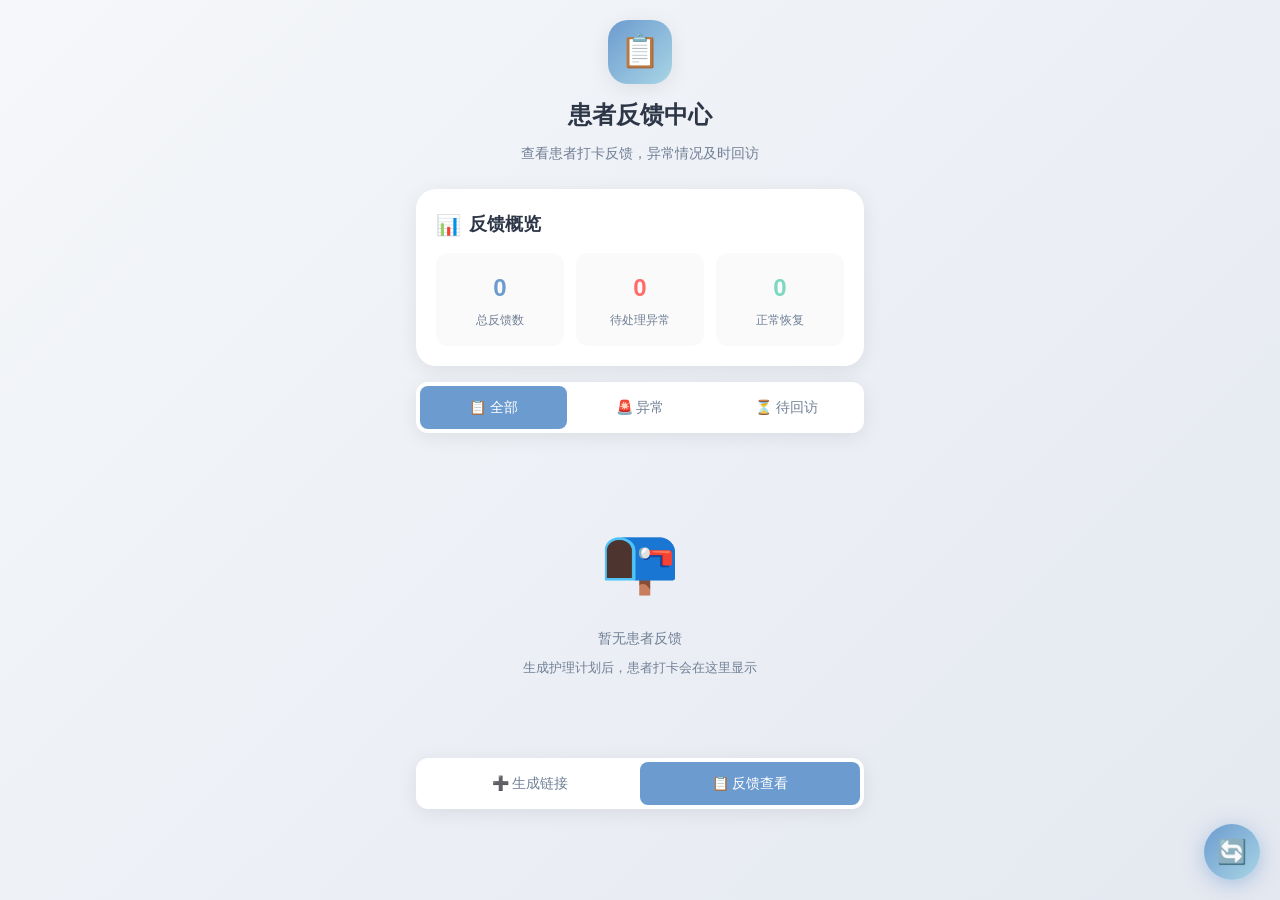
==== feedback.html @ 10aa81cf "第1轮评测 - 开发一个带趣味打卡感的纯前端术后护理提醒页，面向年轻正畸、拔牙和洁牙后患者，让诊所把回访从生硬电话。" ====
<!DOCTYPE html>
<html lang="zh-CN">
<head>
    <meta charset="UTF-8">
    <meta name="viewport" content="width=device-width, initial-scale=1.0">
    <title>患者反馈查看 - 诊所端</title>
    <link rel="stylesheet" href="css/style.css">
</head>
<body>
    <div class="container">
        <div class="header">
            <div class="logo">📋</div>
            <h1>患者反馈中心</h1>
            <p class="subtitle">查看患者打卡反馈，异常情况及时回访</p>
        </div>

        <div class="card">
            <div class="card-title">
                <span class="icon">📊</span>
                反馈概览
            </div>
            <div style="display: grid; grid-template-columns: repeat(3, 1fr); gap: 12px; text-align: center;">
                <div style="background: var(--bg); border-radius: 12px; padding: 16px;">
                    <div style="font-size: 24px; font-weight: 700; color: var(--primary);" id="totalCount">0</div>
                    <div style="font-size: 12px; color: var(--text-light); margin-top: 4px;">总反馈数</div>
                </div>
                <div style="background: var(--bg); border-radius: 12px; padding: 16px;">
                    <div style="font-size: 24px; font-weight: 700; color: var(--danger);" id="abnormalCount">0</div>
                    <div style="font-size: 12px; color: var(--text-light); margin-top: 4px;">待处理异常</div>
                </div>
                <div style="background: var(--bg); border-radius: 12px; padding: 16px;">
                    <div style="font-size: 24px; font-weight: 700; color: var(--success);" id="normalCount">0</div>
                    <div style="font-size: 12px; color: var(--text-light); margin-top: 4px;">正常恢复</div>
                </div>
            </div>
        </div>

        <div class="nav-tabs">
            <div class="nav-tab active" data-filter="all">
                <span>📋</span> 全部
            </div>
            <div class="nav-tab" data-filter="abnormal">
                <span>🚨</span> 异常
            </div>
            <div class="nav-tab" data-filter="pending">
                <span>⏳</span> 待回访
            </div>
        </div>

        <div id="feedbackList">
        </div>

        <div id="emptyState" class="empty-state" style="display: none;">
            <div class="emoji">📭</div>
            <p>暂无患者反馈</p>
            <p style="font-size: 13px; margin-top: 8px;">生成护理计划后，患者打卡会在这里显示</p>
        </div>

        <div class="nav-tabs" style="margin-top: 20px;">
            <div class="nav-tab" id="navGenerate">
                <span>➕</span> 生成链接
            </div>
            <div class="nav-tab active" id="navFeedback">
                <span>📋</span> 反馈查看
            </div>
        </div>
    </div>

    <div id="detailModal" class="modal-overlay" style="display: none;">
        <div class="modal" style="max-width: 440px; text-align: left;">
            <div class="card-title" style="margin-bottom: 16px;">
                <span class="icon">🔍</span>
                反馈详情
            </div>
            <div id="detailContent">
            </div>
            <div class="modal-buttons" style="margin-top: 20px;">
                <button class="btn btn-secondary" id="closeDetailBtn">关闭</button>
                <button class="btn btn-primary" id="markReviewedBtn">标记已回访</button>
            </div>
        </div>
    </div>

    <button class="floating-btn" id="refreshBtn" title="刷新">🔄</button>

    <script src="js/app.js"></script>
    <script>
        let currentFilter = 'all';
        let selectedFeedbackId = null;

        function init() {
            renderOverview();
            renderFeedbackList();
            bindEvents();
        }

        function renderOverview() {
            const feedbacks = getAllFeedbacks();
            const total = feedbacks.length;
            const abnormal = feedbacks.filter(f => f.isAbnormal && !f.reviewed).length;
            const normal = feedbacks.filter(f => !f.isAbnormal).length;
            
            document.getElementById('totalCount').textContent = total;
            document.getElementById('abnormalCount').textContent = abnormal;
            document.getElementById('normalCount').textContent = normal;
        }

        function getFilteredFeedbacks() {
            let feedbacks = getAllFeedbacks();
            
            switch (currentFilter) {
                case 'abnormal':
                    feedbacks = feedbacks.filter(f => f.isAbnormal);
                    break;
                case 'pending':
                    feedbacks = feedbacks.filter(f => !f.reviewed);
                    break;
            }
            
            return feedbacks;
        }

        function renderFeedbackList() {
            const feedbacks = getFilteredFeedbacks();
            const container = document.getElementById('feedbackList');
            const emptyState = document.getElementById('emptyState');
            
            if (feedbacks.length === 0) {
                container.innerHTML = '';
                emptyState.style.display = 'block';
                return;
            }
            
            emptyState.style.display = 'none';
            container.innerHTML = '';
            
            feedbacks.forEach(feedback => {
                const feedbackOption = FEEDBACK_OPTIONS.find(f => f.id === feedback.feedback);
                const isAbnormal = feedback.isAbnormal;
                
                const card = document.createElement('div');
                card.className = `feedback-card ${isAbnormal && !feedback.reviewed ? 'abnormal' : ''}`;
                card.style.cursor = 'pointer';
                
                const badgeClass = isAbnormal ? 'abnormal' : 'normal';
                const badgeText = isAbnormal ? '需回访' : '正常';
                
                const statusText = feedback.reviewed ? '已回访' : (isAbnormal ? '待回访' : '无需回访');
                const statusColor = feedback.reviewed ? 'var(--text-light)' : (isAbnormal ? 'var(--danger)' : 'var(--success)');
                
                const carePlan = getCarePlan(feedback.carePlanId);
                const task = carePlan ? carePlan.tasks.find(t => t.id === feedback.taskId) : null;
                const completedCount = carePlan ? carePlan.tasks.filter(t => t.completed).length : 0;
                const totalCount = carePlan ? carePlan.tasks.length : 0;
                
                card.innerHTML = `
                    <div class="feedback-header">
                        <div class="feedback-patient">
                            <span>👤</span>
                            <span>${feedback.patientName}</span>
                            <span class="feedback-badge ${badgeClass}">${badgeText}</span>
                        </div>
                        <div class="feedback-time">${formatDate(new Date(feedback.feedbackTime))}</div>
                    </div>
                    <div class="feedback-treatment">
                        ${feedback.treatmentName} · ${feedback.taskTitle}
                    </div>
                    <div style="display: flex; align-items: center; gap: 8px; margin-bottom: 8px;">
                        <span style="font-size: 24px;">${feedbackOption ? feedbackOption.emoji : '❓'}</span>
                        <span style="font-weight: 500;">${feedbackOption ? feedbackOption.label : '未知'}</span>
                    </div>
                    <div class="feedback-tasks">
                        <span class="task-tag completed">已完成 ${completedCount}/${totalCount}</span>
                        <span class="task-tag" style="color: ${statusColor};">${statusText}</span>
                    </div>
                    ${isAbnormal && !feedback.reviewed ? `
                        <div class="feedback-note">
                            ⚠️ 患者反馈${feedbackOption ? feedbackOption.label : '异常'}，请尽快回访
                        </div>
                    ` : ''}
                `;
                
                card.addEventListener('click', () => showDetail(feedback));
                container.appendChild(card);
            });
        }

        function showDetail(feedback) {
            selectedFeedbackId = feedback.id;
            const feedbackOption = FEEDBACK_OPTIONS.find(f => f.id === feedback.feedback);
            const carePlan = getCarePlan(feedback.carePlanId);
            
            const content = document.getElementById('detailContent');
            
            let tasksHtml = '';
            if (carePlan) {
                carePlan.tasks.forEach(task => {
                    const taskFeedback = task.feedback ? FEEDBACK_OPTIONS.find(f => f.id === task.feedback) : null;
                    const statusClass = task.completed ? 'completed' : 'pending';
                    const statusText = task.completed ? '✓' : '○';
                    const feedbackText = taskFeedback ? `${taskFeedback.emoji} ${taskFeedback.label}` : '';
                    
                    tasksHtml += `
                        <div style="padding: 12px; background: var(--bg); border-radius: 8px; margin-bottom: 8px;">
                            <div style="display: flex; justify-content: space-between; align-items: center;">
                                <div style="font-weight: 500;">
                                    <span style="color: ${task.completed ? 'var(--success)' : 'var(--text-light)'};">${statusText}</span>
                                    ${task.title}
                                </div>
                                <span style="font-size: 12px; color: var(--text-light);">
                                    ${formatTime(new Date(task.taskTime))}
                                </span>
                            </div>
                            <div style="font-size: 12px; color: var(--text-light); margin-top: 4px;">
                                ${task.desc}
                            </div>
                            ${feedbackText ? `
                                <div style="font-size: 13px; margin-top: 8px; color: var(--text);">
                                    反馈：${feedbackText}
                                </div>
                            ` : ''}
                        </div>
                    `;
                });
            }
            
            content.innerHTML = `
                <div style="margin-bottom: 16px; padding: 16px; background: var(--bg); border-radius: 12px;">
                    <div style="display: flex; align-items: center; gap: 8px; margin-bottom: 8px;">
                        <span style="font-size: 28px;">${feedbackOption ? feedbackOption.emoji : '❓'}</span>
                        <div>
                            <div style="font-weight: 600;">${feedbackOption ? feedbackOption.label : '未知'}</div>
                            <div style="font-size: 12px; color: var(--text-light);">
                                ${formatDate(new Date(feedback.feedbackTime))}
                            </div>
                        </div>
                    </div>
                    <div style="font-size: 14px; color: var(--text-light);">
                        👤 ${feedback.patientName} · ${feedback.treatmentName}
                    </div>
                    <div style="font-size: 14px; color: var(--text-light); margin-top: 4px;">
                        📋 ${feedback.taskTitle}
                    </div>
                    ${feedback.isAbnormal ? `
                        <div style="margin-top: 12px; padding: 10px; background: var(--danger-light); border-radius: 8px; color: var(--danger); font-size: 13px;">
                            ⚠️ 此反馈为异常情况，请尽快回访患者
                        </div>
                    ` : ''}
                    ${feedback.reviewed ? `
                        <div style="margin-top: 12px; padding: 10px; background: var(--success-light); border-radius: 8px; color: var(--success); font-size: 13px;">
                            ✓ 已标记为回访完成
                        </div>
                    ` : ''}
                </div>
                
                <div style="font-weight: 600; margin-bottom: 12px;">📋 全部护理任务</div>
                ${tasksHtml}
            `;
            
            const markBtn = document.getElementById('markReviewedBtn');
            markBtn.style.display = feedback.reviewed ? 'none' : 'flex';
            
            document.getElementById('detailModal').style.display = 'flex';
        }

        function closeDetail() {
            document.getElementById('detailModal').style.display = 'none';
            selectedFeedbackId = null;
        }

        function markAsReviewed() {
            if (!selectedFeedbackId) return;
            
            markFeedbackAsReviewed(selectedFeedbackId);
            renderOverview();
            renderFeedbackList();
            closeDetail();
            
            showToast('已标记为回访完成 ✓');
        }

        function showToast(message) {
            const toast = document.createElement('div');
            toast.style.cssText = `
                position: fixed;
                top: 20px;
                left: 50%;
                transform: translateX(-50%);
                background: var(--success);
                color: white;
                padding: 12px 24px;
                border-radius: 8px;
                font-size: 14px;
                font-weight: 500;
                z-index: 2000;
                box-shadow: 0 4px 20px rgba(0, 0, 0, 0.2);
                animation: toastIn 0.3s ease;
            `;
            toast.textContent = message;
            document.body.appendChild(toast);
            
            setTimeout(() => {
                toast.style.animation = 'toastOut 0.3s ease';
                setTimeout(() => toast.remove(), 300);
            }, 2000);
        }

        function bindEvents() {
            document.querySelectorAll('.nav-tab[data-filter]').forEach(tab => {
                tab.addEventListener('click', () => {
                    document.querySelectorAll('.nav-tab[data-filter]').forEach(t => t.classList.remove('active'));
                    tab.classList.add('active');
                    currentFilter = tab.dataset.filter;
                    renderFeedbackList();
                });
            });
            
            document.getElementById('navGenerate').addEventListener('click', () => {
                window.location.href = 'index.html';
            });
            
            document.getElementById('closeDetailBtn').addEventListener('click', closeDetail);
            document.getElementById('markReviewedBtn').addEventListener('click', markAsReviewed);
            
            document.getElementById('detailModal').addEventListener('click', (e) => {
                if (e.target.id === 'detailModal') closeDetail();
            });
            
            document.getElementById('refreshBtn').addEventListener('click', () => {
                renderOverview();
                renderFeedbackList();
                showToast('已刷新');
            });
        }

        document.addEventListener('DOMContentLoaded', init);
    </script>
    
    <style>
        @keyframes toastIn {
            from {
                opacity: 0;
                transform: translateX(-50%) translateY(-20px);
            }
            to {
                opacity: 1;
                transform: translateX(-50%) translateY(0);
            }
        }
        
        @keyframes toastOut {
            from {
                opacity: 1;
                transform: translateX(-50%) translateY(0);
            }
            to {
                opacity: 0;
                transform: translateX(-50%) translateY(-20px);
            }
        }
    </style>
</body>
</html>
---- css/style.css ----
* {
    margin: 0;
    padding: 0;
    box-sizing: border-box;
}

:root {
    --primary: #6C9BCF;
    --primary-light: #A8D5E5;
    --accent: #FF8A8A;
    --accent-light: #FFD3D3;
    --success: #7ED7C1;
    --success-light: #D4F1E8;
    --warning: #FFD966;
    --warning-light: #FFF4CC;
    --danger: #FF6B6B;
    --danger-light: #FFE0E0;
    --bg: #FAFAFA;
    --card: #FFFFFF;
    --text: #2D3748;
    --text-light: #718096;
    --border: #E2E8F0;
    --shadow: 0 4px 20px rgba(0, 0, 0, 0.08);
    --shadow-hover: 0 8px 30px rgba(0, 0, 0, 0.12);
}

body {
    font-family: -apple-system, BlinkMacSystemFont, "Segoe UI", "PingFang SC", "Hiragino Sans GB", "Microsoft YaHei", sans-serif;
    background: linear-gradient(135deg, #f5f7fa 0%, #e4e8f0 100%);
    min-height: 100vh;
    color: var(--text);
    line-height: 1.6;
}

.container {
    max-width: 480px;
    margin: 0 auto;
    padding: 20px 16px 40px;
    min-height: 100vh;
}

.header {
    text-align: center;
    margin-bottom: 24px;
}

.header h1 {
    font-size: 24px;
    font-weight: 700;
    color: var(--text);
    margin-bottom: 8px;
}

.header .subtitle {
    font-size: 14px;
    color: var(--text-light);
}

.logo {
    width: 64px;
    height: 64px;
    margin: 0 auto 12px;
    background: linear-gradient(135deg, var(--primary), var(--primary-light));
    border-radius: 20px;
    display: flex;
    align-items: center;
    justify-content: center;
    font-size: 32px;
    box-shadow: var(--shadow);
}

.card {
    background: var(--card);
    border-radius: 20px;
    padding: 20px;
    margin-bottom: 16px;
    box-shadow: var(--shadow);
    transition: transform 0.2s, box-shadow 0.2s;
}

.card:hover {
    transform: translateY(-2px);
    box-shadow: var(--shadow-hover);
}

.card-title {
    font-size: 18px;
    font-weight: 600;
    margin-bottom: 12px;
    display: flex;
    align-items: center;
    gap: 8px;
}

.card-title .icon {
    font-size: 20px;
}

.form-group {
    margin-bottom: 16px;
}

.form-label {
    display: block;
    font-size: 14px;
    font-weight: 500;
    margin-bottom: 8px;
    color: var(--text);
}

.form-input {
    width: 100%;
    padding: 12px 16px;
    border: 2px solid var(--border);
    border-radius: 12px;
    font-size: 16px;
    transition: border-color 0.2s, box-shadow 0.2s;
    background: var(--card);
}

.form-input:focus {
    outline: none;
    border-color: var(--primary);
    box-shadow: 0 0 0 3px rgba(108, 155, 207, 0.2);
}

.treatment-options {
    display: grid;
    grid-template-columns: repeat(2, 1fr);
    gap: 12px;
}

.treatment-card {
    background: var(--card);
    border: 2px solid var(--border);
    border-radius: 16px;
    padding: 16px;
    text-align: center;
    cursor: pointer;
    transition: all 0.2s;
}

.treatment-card:hover {
    border-color: var(--primary);
    transform: translateY(-2px);
}

.treatment-card.selected {
    border-color: var(--primary);
    background: var(--primary-light);
}

.treatment-card .emoji {
    font-size: 36px;
    margin-bottom: 8px;
}

.treatment-card .name {
    font-size: 14px;
    font-weight: 600;
}

.btn {
    width: 100%;
    padding: 14px 24px;
    border: none;
    border-radius: 12px;
    font-size: 16px;
    font-weight: 600;
    cursor: pointer;
    transition: all 0.2s;
    display: flex;
    align-items: center;
    justify-content: center;
    gap: 8px;
}

.btn-primary {
    background: linear-gradient(135deg, var(--primary), var(--primary-light));
    color: white;
    box-shadow: 0 4px 15px rgba(108, 155, 207, 0.4);
}

.btn-primary:hover {
    transform: translateY(-2px);
    box-shadow: 0 6px 20px rgba(108, 155, 207, 0.5);
}

.btn-primary:disabled {
    opacity: 0.5;
    cursor: not-allowed;
    transform: none;
}

.btn-secondary {
    background: var(--border);
    color: var(--text);
}

.btn-secondary:hover {
    background: #CBD5E0;
}

.btn-success {
    background: linear-gradient(135deg, var(--success), #5CB8A0);
    color: white;
    box-shadow: 0 4px 15px rgba(126, 215, 193, 0.4);
}

.btn-success:hover {
    transform: translateY(-2px);
    box-shadow: 0 6px 20px rgba(126, 215, 193, 0.5);
}

.link-box {
    background: var(--bg);
    border-radius: 12px;
    padding: 16px;
    margin-top: 16px;
    display: flex;
    gap: 12px;
    align-items: center;
}

.link-box .link-text {
    flex: 1;
    font-size: 13px;
    color: var(--text-light);
    word-break: break-all;
    font-family: monospace;
}

.btn-copy {
    padding: 8px 16px;
    background: var(--primary);
    color: white;
    border: none;
    border-radius: 8px;
    font-size: 13px;
    font-weight: 500;
    cursor: pointer;
    white-space: nowrap;
    transition: background 0.2s;
}

.btn-copy:hover {
    background: #5A8AB8;
}

.btn-copy.copied {
    background: var(--success);
}

.task-card {
    background: var(--card);
    border-radius: 16px;
    padding: 16px;
    margin-bottom: 12px;
    border-left: 4px solid var(--primary);
    transition: all 0.3s;
    position: relative;
    overflow: hidden;
}

.task-card.completed {
    border-left-color: var(--success);
    background: var(--success-light);
    opacity: 0.8;
}

.task-card.current {
    border-left-color: var(--warning);
    background: var(--warning-light);
    animation: pulse 2s infinite;
}

@keyframes pulse {
    0%, 100% { box-shadow: 0 0 0 0 rgba(255, 217, 102, 0.4); }
    50% { box-shadow: 0 0 0 10px rgba(255, 217, 102, 0); }
}

.task-card.pending {
    border-left-color: var(--border);
    opacity: 0.7;
}

.task-header {
    display: flex;
    justify-content: space-between;
    align-items: center;
    margin-bottom: 8px;
}

.task-title {
    font-size: 16px;
    font-weight: 600;
    display: flex;
    align-items: center;
    gap: 8px;
}

.task-time {
    font-size: 12px;
    color: var(--text-light);
    background: var(--bg);
    padding: 4px 8px;
    border-radius: 8px;
}

.task-desc {
    font-size: 14px;
    color: var(--text-light);
    margin-bottom: 12px;
}

.task-status {
    display: flex;
    align-items: center;
    gap: 8px;
    font-size: 13px;
    color: var(--success);
    font-weight: 500;
}

.emoji-feedback {
    display: grid;
    grid-template-columns: repeat(4, 1fr);
    gap: 8px;
    margin-bottom: 16px;
}

.emoji-option {
    display: flex;
    flex-direction: column;
    align-items: center;
    padding: 12px 8px;
    background: var(--card);
    border: 2px solid var(--border);
    border-radius: 12px;
    cursor: pointer;
    transition: all 0.2s;
}

.emoji-option:hover {
    border-color: var(--primary);
    transform: scale(1.05);
}

.emoji-option.selected {
    border-color: var(--primary);
    background: var(--primary-light);
    transform: scale(1.05);
}

.emoji-option .emoji {
    font-size: 32px;
    margin-bottom: 4px;
}

.emoji-option .label {
    font-size: 12px;
    font-weight: 500;
    text-align: center;
}

.progress-bar {
    height: 8px;
    background: var(--border);
    border-radius: 4px;
    overflow: hidden;
    margin-bottom: 8px;
}

.progress-fill {
    height: 100%;
    background: linear-gradient(90deg, var(--primary), var(--success));
    border-radius: 4px;
    transition: width 0.5s ease;
}

.progress-text {
    font-size: 13px;
    color: var(--text-light);
    text-align: center;
    margin-bottom: 16px;
}

.feedback-card {
    background: var(--card);
    border-radius: 16px;
    padding: 16px;
    margin-bottom: 12px;
    border-left: 4px solid var(--success);
}

.feedback-card.abnormal {
    border-left-color: var(--danger);
    background: var(--danger-light);
}

.feedback-header {
    display: flex;
    justify-content: space-between;
    align-items: center;
    margin-bottom: 8px;
}

.feedback-patient {
    font-weight: 600;
    display: flex;
    align-items: center;
    gap: 8px;
}

.feedback-badge {
    font-size: 11px;
    padding: 3px 8px;
    border-radius: 6px;
    font-weight: 600;
}

.feedback-badge.normal {
    background: var(--success-light);
    color: var(--success);
}

.feedback-badge.abnormal {
    background: var(--danger);
    color: white;
    animation: blink 1s infinite;
}

@keyframes blink {
    0%, 100% { opacity: 1; }
    50% { opacity: 0.7; }
}

.feedback-time {
    font-size: 12px;
    color: var(--text-light);
}

.feedback-treatment {
    font-size: 13px;
    color: var(--text-light);
    margin-bottom: 8px;
}

.feedback-tasks {
    display: flex;
    flex-wrap: wrap;
    gap: 6px;
    margin-bottom: 8px;
}

.task-tag {
    font-size: 11px;
    padding: 2px 8px;
    background: var(--bg);
    border-radius: 6px;
    color: var(--text-light);
}

.task-tag.completed {
    background: var(--success-light);
    color: var(--success);
}

.task-tag.pending {
    background: var(--warning-light);
    color: #B7791F;
}

.feedback-note {
    font-size: 13px;
    color: var(--danger);
    font-weight: 500;
    padding: 8px;
    background: rgba(255, 107, 107, 0.1);
    border-radius: 8px;
    margin-top: 8px;
}

.empty-state {
    text-align: center;
    padding: 60px 20px;
    color: var(--text-light);
}

.empty-state .emoji {
    font-size: 64px;
    margin-bottom: 16px;
}

.empty-state p {
    font-size: 14px;
}

.nav-tabs {
    display: flex;
    background: var(--card);
    border-radius: 12px;
    padding: 4px;
    margin-bottom: 16px;
    box-shadow: var(--shadow);
}

.nav-tab {
    flex: 1;
    padding: 10px;
    text-align: center;
    border-radius: 8px;
    font-size: 14px;
    font-weight: 500;
    cursor: pointer;
    transition: all 0.2s;
    color: var(--text-light);
}

.nav-tab.active {
    background: var(--primary);
    color: white;
}

.modal-overlay {
    position: fixed;
    top: 0;
    left: 0;
    right: 0;
    bottom: 0;
    background: rgba(0, 0, 0, 0.5);
    display: flex;
    align-items: center;
    justify-content: center;
    z-index: 1000;
    padding: 20px;
}

.modal {
    background: var(--card);
    border-radius: 20px;
    padding: 24px;
    max-width: 400px;
    width: 100%;
    text-align: center;
    animation: modalIn 0.3s ease;
}

@keyframes modalIn {
    from {
        opacity: 0;
        transform: scale(0.9);
    }
    to {
        opacity: 1;
        transform: scale(1);
    }
}

.modal .emoji {
    font-size: 64px;
    margin-bottom: 16px;
}

.modal h2 {
    font-size: 20px;
    margin-bottom: 8px;
}

.modal p {
    color: var(--text-light);
    margin-bottom: 20px;
}

.modal-buttons {
    display: flex;
    gap: 12px;
}

.modal-buttons .btn {
    flex: 1;
}

.timeline {
    position: relative;
    padding-left: 30px;
}

.timeline::before {
    content: '';
    position: absolute;
    left: 10px;
    top: 0;
    bottom: 0;
    width: 2px;
    background: var(--border);
}

.timeline-item {
    position: relative;
    padding-bottom: 20px;
}

.timeline-item::before {
    content: '';
    position: absolute;
    left: -24px;
    top: 4px;
    width: 12px;
    height: 12px;
    border-radius: 50%;
    background: var(--border);
    border: 2px solid var(--card);
    z-index: 1;
}

.timeline-item.completed::before {
    background: var(--success);
}

.timeline-item.current::before {
    background: var(--warning);
    box-shadow: 0 0 0 4px rgba(255, 217, 102, 0.3);
}

.timeline-time {
    font-size: 12px;
    color: var(--text-light);
    margin-bottom: 4px;
}

.timeline-title {
    font-size: 14px;
    font-weight: 600;
    margin-bottom: 4px;
}

.timeline-desc {
    font-size: 13px;
    color: var(--text-light);
}

.tip-box {
    background: linear-gradient(135deg, var(--primary-light), #E8F4F8);
    border-radius: 12px;
    padding: 16px;
    margin-bottom: 16px;
    display: flex;
    gap: 12px;
    align-items: flex-start;
}

.tip-box .emoji {
    font-size: 24px;
    flex-shrink: 0;
}

.tip-box .content {
    font-size: 14px;
    color: var(--text);
}

.tip-box .content strong {
    display: block;
    margin-bottom: 4px;
}

.floating-btn {
    position: fixed;
    bottom: 20px;
    right: 20px;
    width: 56px;
    height: 56px;
    border-radius: 50%;
    background: linear-gradient(135deg, var(--primary), var(--primary-light));
    color: white;
    border: none;
    font-size: 24px;
    cursor: pointer;
    box-shadow: 0 4px 20px rgba(108, 155, 207, 0.5);
    transition: all 0.2s;
    z-index: 100;
}

.floating-btn:hover {
    transform: scale(1.1);
    box-shadow: 0 6px 25px rgba(108, 155, 207, 0.6);
}

@media (max-width: 480px) {
    .container {
        padding: 16px 12px 30px;
    }
    
    .treatment-options {
        grid-template-columns: 1fr;
    }
    
    .emoji-feedback {
        gap: 6px;
    }
    
    .emoji-option .emoji {
        font-size: 28px;
    }
}
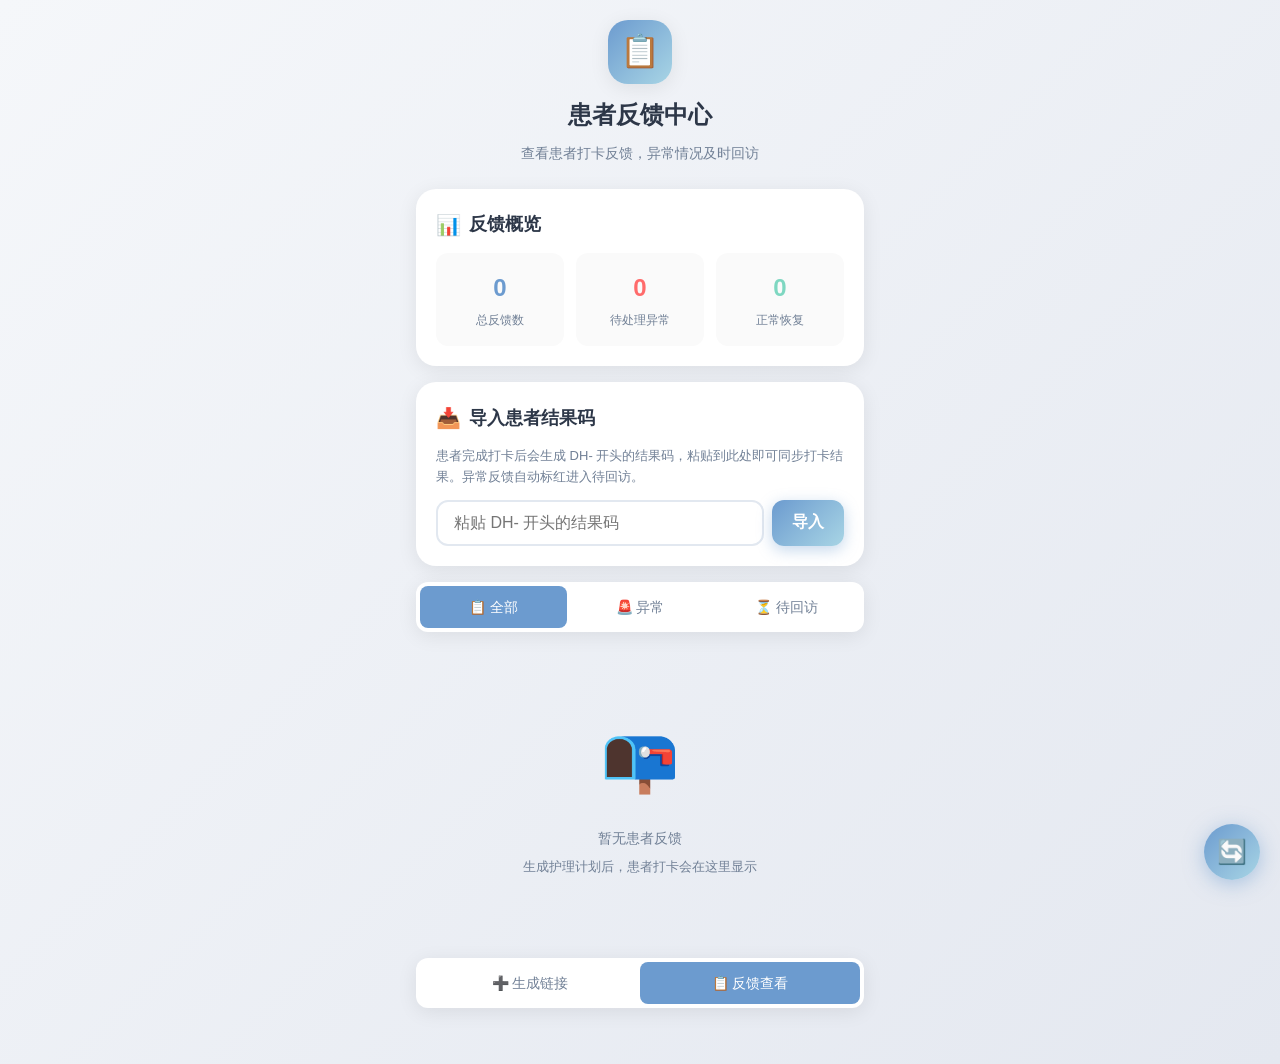
==== commit 3aa5bb72: "第2轮评测 - 1、诊所生成的护理链接发到患者手机后,希望患者直接打开就能看到对应护理计划,不需要和诊所端共用同一。" ====
--- a/feedback.html
+++ b/feedback.html
@@ -35,6 +35,22 @@
             </div>
         </div>
 
+        <div class="card">
+            <div class="card-title">
+                <span class="icon">📥</span>
+                导入患者结果码
+            </div>
+            <p style="font-size: 13px; color: var(--text-light); margin-bottom: 12px;">
+                患者完成打卡后会生成 DH- 开头的结果码，粘贴到此处即可同步打卡结果。异常反馈自动标红进入待回访。
+            </p>
+            <div style="display: flex; gap: 8px;">
+                <input type="text" class="form-input" id="resultCodeInput" placeholder="粘贴 DH- 开头的结果码" style="flex: 1;">
+                <button class="btn btn-primary" id="importBtn" style="width: auto; padding: 12px 20px;">
+                    导入
+                </button>
+            </div>
+        </div>
+
         <div class="nav-tabs">
             <div class="nav-tab active" data-filter="all">
                 <span>📋</span> 全部
@@ -149,9 +165,10 @@
                 const statusColor = feedback.reviewed ? 'var(--text-light)' : (isAbnormal ? 'var(--danger)' : 'var(--success)');
                 
                 const carePlan = getCarePlan(feedback.carePlanId);
+                const treatment = carePlan ? null : TREATMENT_TYPES[feedback.treatmentType];
+                const totalCount = carePlan ? carePlan.tasks.length : (treatment ? treatment.tasks.length : '-');
+                const completedCount = carePlan ? carePlan.tasks.filter(t => t.completed).length : '-';
                 const task = carePlan ? carePlan.tasks.find(t => t.id === feedback.taskId) : null;
-                const completedCount = carePlan ? carePlan.tasks.filter(t => t.completed).length : 0;
-                const totalCount = carePlan ? carePlan.tasks.length : 0;
                 
                 card.innerHTML = `
                     <div class="feedback-header">
@@ -192,11 +209,30 @@
             
             const content = document.getElementById('detailContent');
             
+            let tasksToShow = [];
+            if (carePlan) {
+                tasksToShow = carePlan.tasks;
+            } else {
+                const treatment = TREATMENT_TYPES[feedback.treatmentType];
+                if (treatment) {
+                    const startTime = new Date();
+                    tasksToShow = buildCarePlanTasks(feedback.treatmentType, startTime);
+                    const feedbacksForPlan = getAllFeedbacks().filter(f => f.carePlanId === feedback.carePlanId);
+                    tasksToShow.forEach(task => {
+                        const matchFb = feedbacksForPlan.find(f => f.taskId === task.id);
+                        if (matchFb) {
+                            task.completed = true;
+                            task.feedback = matchFb.feedback;
+                            task.feedbackTime = matchFb.feedbackTime;
+                        }
+                    });
+                }
+            }
+
             let tasksHtml = '';
-            if (carePlan) {
-                carePlan.tasks.forEach(task => {
+            if (tasksToShow.length > 0) {
+                tasksToShow.forEach(task => {
                     const taskFeedback = task.feedback ? FEEDBACK_OPTIONS.find(f => f.id === task.feedback) : null;
-                    const statusClass = task.completed ? 'completed' : 'pending';
                     const statusText = task.completed ? '✓' : '○';
                     const feedbackText = taskFeedback ? `${taskFeedback.emoji} ${taskFeedback.label}` : '';
                     
@@ -222,6 +258,8 @@
                         </div>
                     `;
                 });
+            } else {
+                tasksHtml = '<div style="color: var(--text-light); font-size: 13px;">无法获取护理计划详情</div>';
             }
             
             content.innerHTML = `
@@ -331,6 +369,32 @@
                 renderFeedbackList();
                 showToast('已刷新');
             });
+
+            document.getElementById('importBtn').addEventListener('click', handleImport);
+        }
+
+        function handleImport() {
+            const input = document.getElementById('resultCodeInput');
+            const code = input.value.trim();
+            if (!code) {
+                showToast('请输入结果码');
+                return;
+            }
+
+            const result = importResultCode(code);
+            if (result.success) {
+                renderOverview();
+                renderFeedbackList();
+                input.value = '';
+                
+                if (result.abnormalCount > 0) {
+                    showToast(`导入成功！${result.patientName} 含${result.abnormalCount}条异常反馈 🚨`);
+                } else {
+                    showToast(`导入成功！${result.patientName} 的${result.newCount}条记录已同步 ✓`);
+                }
+            } else {
+                showToast('导入失败：' + (result.message || '结果码格式无效'));
+            }
         }
 
         document.addEventListener('DOMContentLoaded', init);
